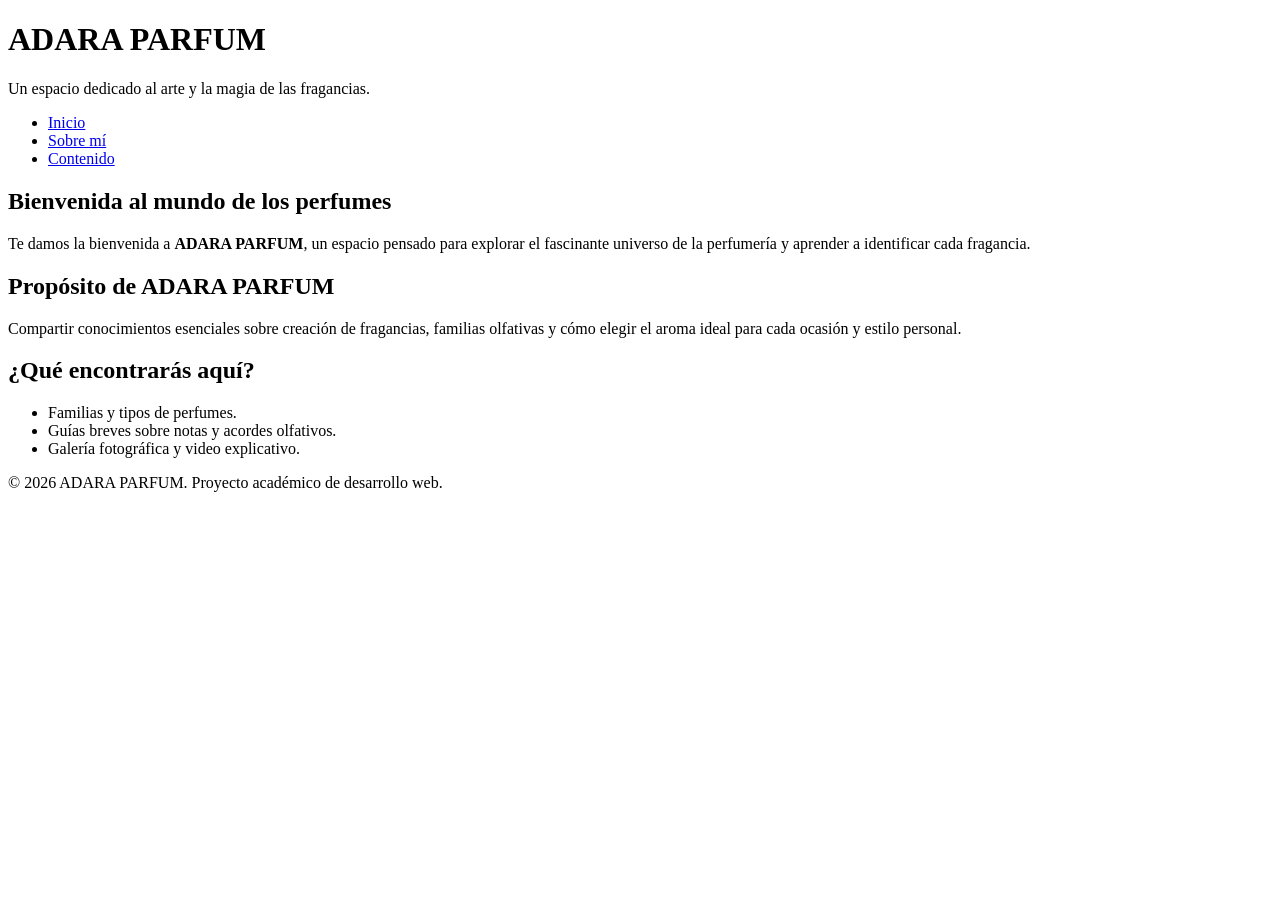
==== html/index.html @ 37535225 "agrego estilos" ====
<!DOCTYPE html>
<html lang="es">

<head>
    <meta charset="UTF-8">
    <meta name="viewport" content="width=device-width, initial-scale=1.0">
    <title>ADARA PARFUM | Inicio</title>
    <link rel="stylesheet" href="style.css">
</head>

<body>

    <header>
        <h1>ADARA PARFUM</h1>
        <p>Un espacio dedicado al arte y la magia de las fragancias.</p>
        <nav>
            <ul>
                <li><a href="index.html" class="activo">Inicio</a></li>
                <li><a href="sobre-mi.html">Sobre mí</a></li>
                <li><a href="contenido.html">Contenido</a></li>
            </ul>
        </nav>
    </header>

    <main>
        <section id="presentacion">
            <h2>Bienvenida al mundo de los perfumes</h2>
            <p>
                Te damos la bienvenida a <strong>ADARA PARFUM</strong>, un espacio pensado para explorar el fascinante
                universo de la perfumería y aprender a identificar cada fragancia.
            </p>
        </section>

        <section id="proposito">
            <h2>Propósito de ADARA PARFUM</h2>
            <p>
                Compartir conocimientos esenciales sobre creación de fragancias, familias olfativas y cómo elegir el
                aroma ideal para cada ocasión y estilo personal.
            </p>
        </section>

        <section id="oferta">
            <h2>¿Qué encontrarás aquí?</h2>
            <ul>
                <li>Familias y tipos de perfumes.</li>
                <li>Guías breves sobre notas y acordes olfativos.</li>
                <li>Galería fotográfica y video explicativo.</li>
            </ul>
        </section>
    </main>

    <footer>
        <p>&copy; 2026 ADARA PARFUM. Proyecto académico de desarrollo web.</p>
    </footer>

</body>

</html>
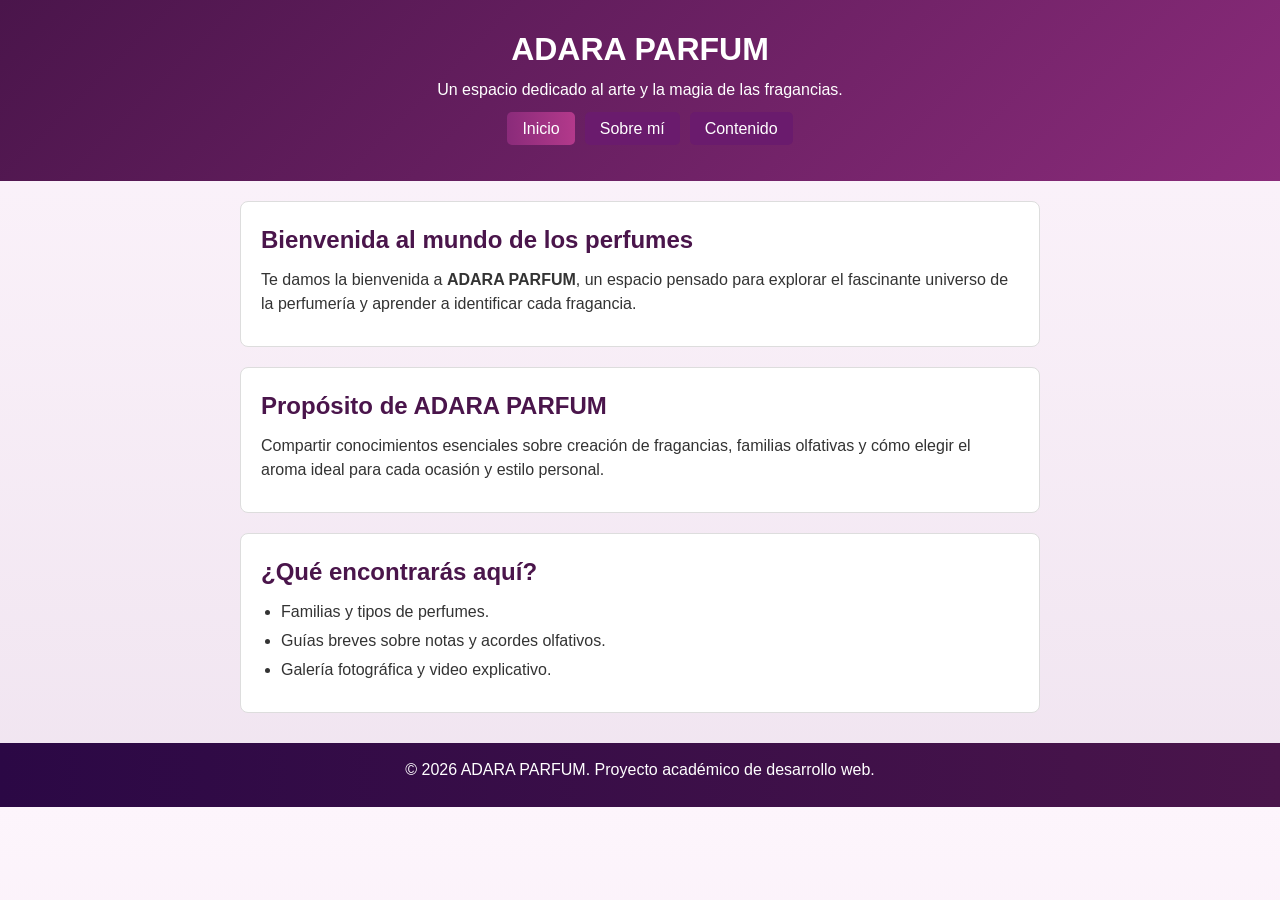
==== commit 0cd1f505: "gradientes" ====
--- a/html/index.html
+++ b/html/index.html
@@ -5,7 +5,7 @@
     <meta charset="UTF-8">
     <meta name="viewport" content="width=device-width, initial-scale=1.0">
     <title>ADARA PARFUM | Inicio</title>
-    <link rel="stylesheet" href="style.css">
+    <link rel="stylesheet" href="../style/style.css">
 </head>
 
 <body>
--- a/style/style.css
+++ b/style/style.css
@@ -0,0 +1,110 @@
+* {
+    margin: 0;
+    padding: 0;
+    box-sizing: border-box;
+}
+
+body {
+    font-family: Arial, sans-serif;
+    color: #333;
+    line-height: 1.5;
+    background: linear-gradient(#fdf5fc, #f0e4f0);
+}
+
+header {
+    background: linear-gradient(135deg, #4a154b, #8a2b7a);
+    color: white;
+    text-align: center;
+    padding: 25px;
+}
+
+header h1 {
+    font-size: 2rem;
+    margin-bottom: 5px;
+}
+
+nav ul {
+    list-style: none;
+    display: flex;
+    justify-content: center;
+    gap: 10px;
+    margin-top: 15px;
+}
+
+nav a {
+    color: white;
+    text-decoration: none;
+    background: #6a1b6d;
+    padding: 8px 15px;
+    border-radius: 5px;
+}
+
+nav a:hover,
+nav a.activo {
+    background: linear-gradient(to right, #8a2b7a, #b3398b);
+}
+
+main {
+    width: 85%;
+    max-width: 800px;
+    margin: 20px auto;
+}
+
+section {
+    background: white;
+    padding: 20px;
+    margin-bottom: 20px;
+    border-radius: 8px;
+    border: 1px solid #ddd;
+}
+
+h2 {
+    color: #4a154b;
+    margin-bottom: 10px;
+}
+
+p {
+    margin-bottom: 10px;
+}
+
+ul {
+    margin-left: 20px;
+    margin-bottom: 10px;
+}
+
+li {
+    margin-bottom: 5px;
+}
+
+.acceso-rapido {
+    text-align: center;
+    margin: 15px 0;
+}
+
+.btn-enlace {
+    color: white;
+    text-decoration: none;
+    background: linear-gradient(to right, #6a1b6d, #9c27b0);
+    padding: 8px 15px;
+    border-radius: 5px;
+    display: inline-block;
+}
+
+img,
+video {
+    max-width: 100%;
+    height: auto;
+    border-radius: 8px;
+}
+
+figure {
+    text-align: center;
+}
+
+footer {
+    background: linear-gradient(to right, #2b0845, #4a154b);
+    color: white;
+    text-align: center;
+    padding: 15px;
+    margin-top: 30px;
+}
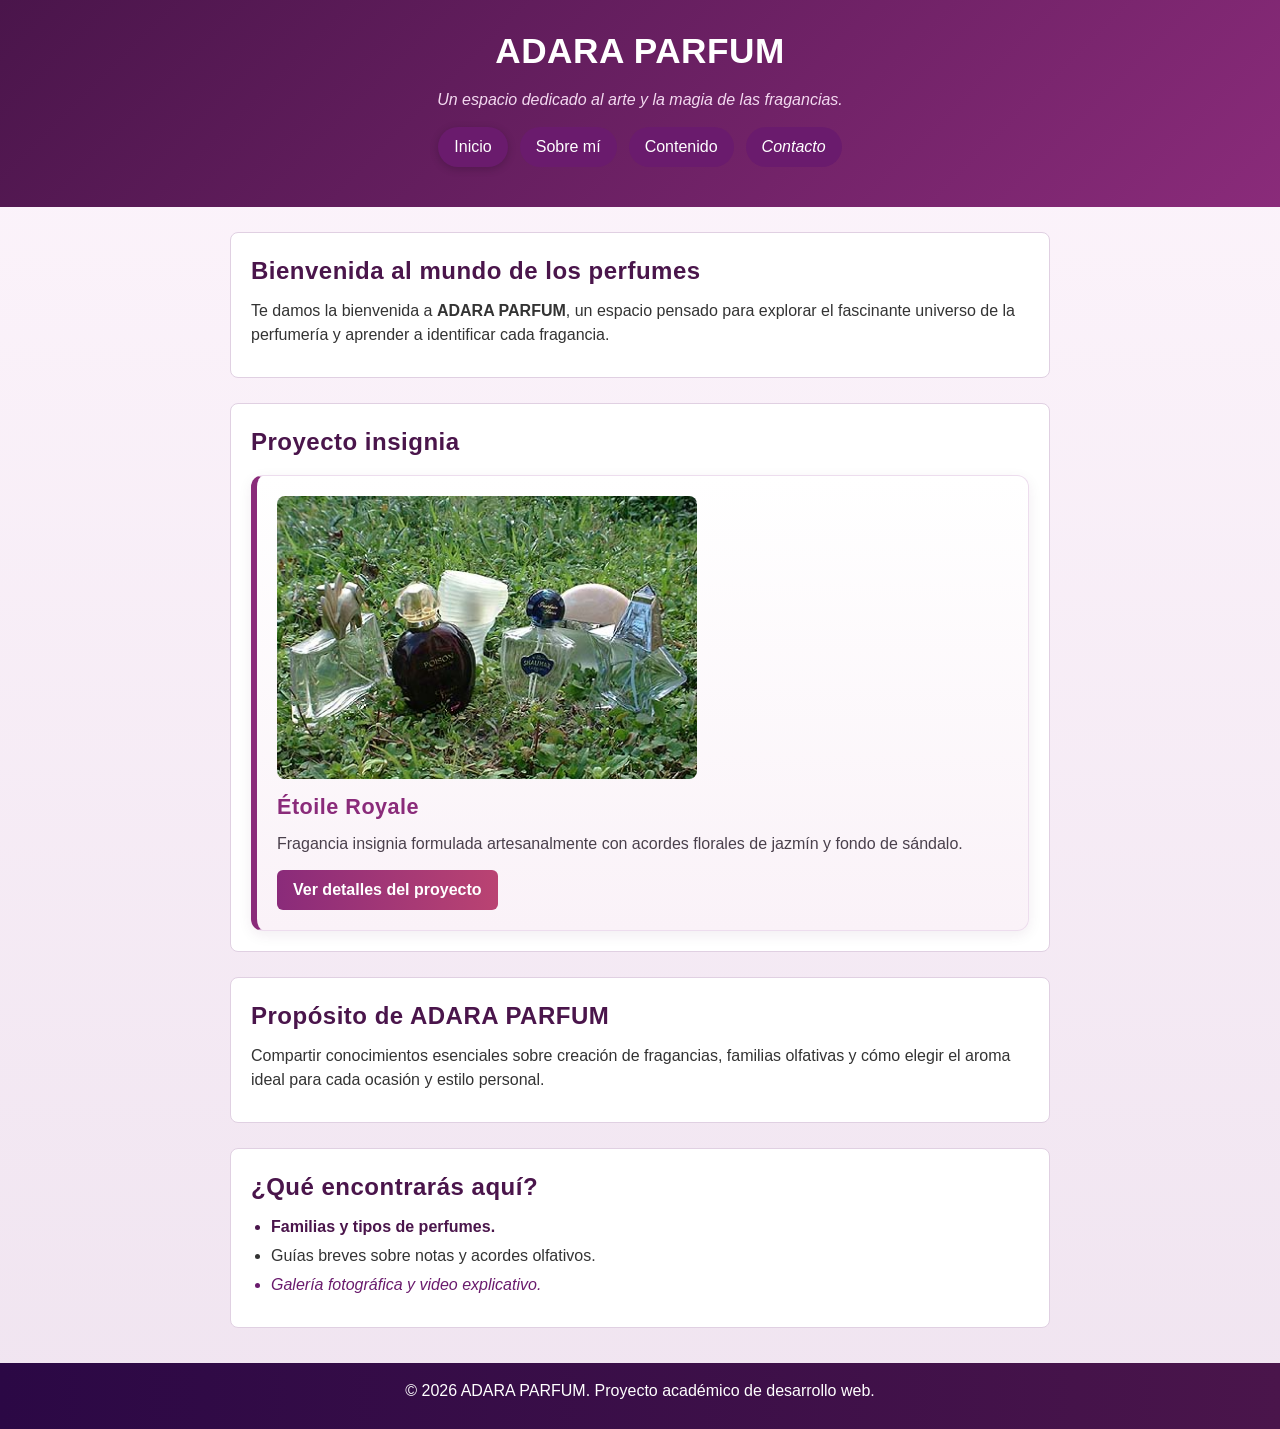
==== commit e7b4dbb2: "actividad" ====
--- a/html/index.html
+++ b/html/index.html
@@ -13,11 +13,12 @@
     <header>
         <h1>ADARA PARFUM</h1>
         <p>Un espacio dedicado al arte y la magia de las fragancias.</p>
-        <nav>
-            <ul>
-                <li><a href="index.html" class="activo">Inicio</a></li>
-                <li><a href="sobre-mi.html">Sobre mí</a></li>
-                <li><a href="contenido.html">Contenido</a></li>
+        <nav class="menu">
+            <ul class="menu__lista">
+                <li class="menu__item"><a href="index.html" class="menu__enlace menu__enlace--activo">Inicio</a></li>
+                <li class="menu__item"><a href="sobre-mi.html" class="menu__enlace">Sobre mí</a></li>
+                <li class="menu__item"><a href="contenido.html" class="menu__enlace">Contenido</a></li>
+                <li class="menu__item"><a href="contacto.html" class="menu__enlace">Contacto</a></li>
             </ul>
         </nav>
     </header>
@@ -29,6 +30,16 @@
                 Te damos la bienvenida a <strong>ADARA PARFUM</strong>, un espacio pensado para explorar el fascinante
                 universo de la perfumería y aprender a identificar cada fragancia.
             </p>
+        </section>
+
+        <section id="proyecto-destacado">
+            <h2>Proyecto insignia</h2>
+            <article class="tarjeta tarjeta--destacada">
+                <img src="../recursos/perfume.jpg" alt="Frasco de perfume Étoile Royale" class="tarjeta__imagen">
+                <h3 class="tarjeta__titulo tarjeta__titulo--resaltado">Étoile Royale</h3>
+                <p class="tarjeta__texto">Fragancia insignia formulada artesanalmente con acordes florales de jazmín y fondo de sándalo.</p>
+                <a href="contenido.html" class="tarjeta__enlace tarjeta__enlace--primario">Ver detalles del proyecto</a>
+            </article>
         </section>
 
         <section id="proposito">
@@ -55,4 +66,4 @@
 
 </body>
 
-</html>+</html>
--- a/style/style.css
+++ b/style/style.css
@@ -1,3 +1,6 @@
+/* ========================================================
+   1. RESET Y CONFIGURACIÓN BASE
+   ======================================================== */
 * {
     margin: 0;
     padding: 0;
@@ -6,105 +9,296 @@
 
 body {
     font-family: Arial, sans-serif;
-    color: #333;
+    color: #333333;
     line-height: 1.5;
     background: linear-gradient(#fdf5fc, #f0e4f0);
+    min-height: 100vh;
+}
+
+/* ========================================================
+   2. SELECTORES LÓGICOS Y TIPOGRAFÍA
+   ======================================================== */
+:is(h1, h2, h3) {
+    font-family: 'Segoe UI', Tahoma, Geneva, Verdana, sans-serif;
+    color: #4a154b;
+    letter-spacing: 0.5px;
+    margin-bottom: 10px;
+}
+
+p, ul {
+    margin-bottom: 10px;
+}
+
+ul {
+    margin-left: 20px;
+}
+
+li {
+    margin-bottom: 5px;
+}
+
+/* ========================================================
+   3. ENCABEZADO Y MENÚ (COMBINADOR Y MODIFICADOR)
+   ======================================================== */
+header, footer {
+    color: #ffffff;
+    text-align: center;
 }
 
 header {
     background: linear-gradient(135deg, #4a154b, #8a2b7a);
-    color: white;
-    text-align: center;
-    padding: 25px;
+    padding: 25px 15px;
 }
 
 header h1 {
-    font-size: 2rem;
-    margin-bottom: 5px;
-}
-
-nav ul {
+    font-size: 2.2rem;
+    color: #ffffff;
+}
+
+header p {
+    color: #f3d9f0;
+    font-style: italic;
+    margin-bottom: 15px;
+}
+
+.menu__lista {
     list-style: none;
     display: flex;
     justify-content: center;
-    gap: 10px;
-    margin-top: 15px;
-}
-
-nav a {
-    color: white;
+    gap: 12px;
+    flex-wrap: wrap;
+    margin-left: 0;
+}
+
+.menu__lista > .menu__item > .menu__enlace {
+    color: #ffffff;
     text-decoration: none;
     background: #6a1b6d;
-    padding: 8px 15px;
+    padding: 8px 16px;
+    border-radius: 20px;
+    display: inline-block;
+    font-weight: 500;
+}
+
+.menu__enlace--activo {
+    background: linear-gradient(to right, #8a2b7a, #ba4372);
+    box-shadow: 0 2px 8px rgba(0, 0, 0, 0.2);
+}
+
+/* ========================================================
+   4. ESTRUCTURA PRINCIPAL Y SECCIONES
+   ======================================================== */
+main {
+    width: 88%;
+    max-width: 820px;
+    margin: 25px auto;
+}
+
+section {
+    background: #ffffff;
+    padding: 20px;
+    border-radius: 8px;
+    border: 1px solid #e0d0e2;
+}
+
+section:not(:last-child) {
+    margin-bottom: 25px;
+}
+
+/* ========================================================
+   5. TARJETA DE PROYECTO (BEM - SELECTORES DE UNA SOLA CLASE)
+   ======================================================== */
+.tarjeta {
+    background: #ffffff;
+    border-radius: 12px;
+    border: 1px solid #edddee;
+    padding: 20px;
+    margin-top: 15px;
+    box-shadow: 0 4px 14px rgba(74, 21, 75, 0.08);
+}
+
+.tarjeta--destacada {
+    border-left: 6px solid #8a2b7a;
+    background: linear-gradient(180deg, #ffffff 0%, #faf2f8 100%);
+}
+
+.tarjeta__imagen {
+    width: 100%;
+    max-width: 420px;
+    height: auto;
+    border-radius: 8px;
+    display: block;
+    margin-bottom: 12px;
+}
+
+.tarjeta__titulo {
+    font-size: 1.35rem;
+    margin-bottom: 8px;
+}
+
+.tarjeta__titulo--resaltado {
+    color: #8a2b7a;
+}
+
+.tarjeta__texto {
+    color: #4a404c;
+    font-size: 1rem;
+    margin-bottom: 14px;
+}
+
+.tarjeta__enlace {
+    display: inline-block;
+    padding: 8px 16px;
+    border-radius: 6px;
+    text-decoration: none;
+    font-weight: 600;
+}
+
+.tarjeta__enlace--primario {
+    background: linear-gradient(to right, #8a2b7a, #ba4372);
+    color: #ffffff;
+}
+
+/* ========================================================
+   6. TABLA Y LISTA (PSEUDOCLASES DE ESTRUCTURA)
+   ======================================================== */
+.tabla-fragancias {
+    width: 100%;
+    border-collapse: collapse;
+    margin-top: 15px;
+}
+
+.tabla-fragancias th,
+.tabla-fragancias td {
+    padding: 10px 14px;
+    border: 1px solid #e4d3e6;
+    text-align: left;
+}
+
+.tabla-fragancias thead th {
+    background: linear-gradient(to right, #4a154b, #7d2a74);
+    color: #ffffff;
+}
+
+.tabla-fragancias tbody tr:nth-child(even) {
+    background-color: #faf0f8;
+}
+
+.tabla-fragancias tbody tr:nth-child(odd) {
+    background-color: #ffffff;
+}
+
+ul li:first-child {
+    font-weight: 600;
+    color: #4a154b;
+}
+
+ul li:last-child {
+    font-style: italic;
+    color: #6a1b6d;
+}
+
+/* ========================================================
+   7. ENLACES Y SELECTORES DE ATRIBUTOS
+   ======================================================== */
+a[href^="https"] {
+    color: #0b62a4;
+    text-decoration: underline dotted;
+    font-weight: 600;
+}
+
+a[href^="https"]::after {
+    content: " ↗";
+    font-size: 0.85em;
+}
+
+a[href$=".pdf"] {
+    color: #b52b27;
+    font-weight: bold;
+    text-decoration: none;
+    border-bottom: 2px solid #b52b27;
+}
+
+a[href$=".pdf"]::after {
+    content: " [PDF]";
+    font-size: 0.8em;
+}
+
+/* ========================================================
+   8. ESTADOS INTERACTIVOS (CURSOR, FOCO Y BOTÓN PRESIONADO)
+   ======================================================== */
+a, button {
+    cursor: pointer;
+}
+
+a:focus, button:focus {
+    outline: 2px dashed #ba4372;
+    outline-offset: 3px;
+}
+
+a:hover {
+    opacity: 0.85;
+}
+
+.menu__enlace:hover {
+    background: linear-gradient(to right, #8a2b7a, #b3398b);
+}
+
+button:active,
+.btn-enlace:active,
+.tarjeta__enlace:active {
+    transform: scale(0.97);
+    filter: brightness(0.85);
+}
+
+/* ========================================================
+   9. FORMULARIO, BOTONES GENERALES Y MULTIMEDIA
+   ======================================================== */
+.btn-enlace, button {
+    color: #ffffff;
+    text-decoration: none;
+    padding: 8px 16px;
     border-radius: 5px;
-}
-
-nav a:hover,
-nav a.activo {
-    background: linear-gradient(to right, #8a2b7a, #b3398b);
-}
-
-main {
-    width: 85%;
-    max-width: 800px;
-    margin: 20px auto;
-}
-
-section {
-    background: white;
-    padding: 20px;
-    margin-bottom: 20px;
-    border-radius: 8px;
-    border: 1px solid #ddd;
-}
-
-h2 {
-    color: #4a154b;
-    margin-bottom: 10px;
-}
-
-p {
-    margin-bottom: 10px;
-}
-
-ul {
-    margin-left: 20px;
-    margin-bottom: 10px;
-}
-
-li {
-    margin-bottom: 5px;
-}
-
-.acceso-rapido {
+    display: inline-block;
+    background: linear-gradient(to right, #6a1b6d, #9c27b0);
+    border: none;
+    font-size: 1rem;
+    font-family: inherit;
+}
+
+input {
+    width: 100%;
+    max-width: 400px;
+    padding: 8px;
+    margin-top: 5px;
+    border: 1px solid #cccccc;
+    border-radius: 4px;
+}
+
+#resultado {
+    border-left: 5px solid #8a2b7a;
+}
+
+.acceso-rapido, figure {
     text-align: center;
     margin: 15px 0;
 }
 
-.btn-enlace {
-    color: white;
-    text-decoration: none;
-    background: linear-gradient(to right, #6a1b6d, #9c27b0);
-    padding: 8px 15px;
-    border-radius: 5px;
-    display: inline-block;
-}
-
-img,
-video {
+img, video {
     max-width: 100%;
     height: auto;
     border-radius: 8px;
 }
 
-figure {
-    text-align: center;
+figcaption {
+    margin-top: 6px;
+    font-size: 0.9rem;
+    color: #666666;
+    font-style: italic;
 }
 
 footer {
     background: linear-gradient(to right, #2b0845, #4a154b);
-    color: white;
-    text-align: center;
-    padding: 15px;
-    margin-top: 30px;
-}
+    padding: 16px;
+    margin-top: 35px;
+}
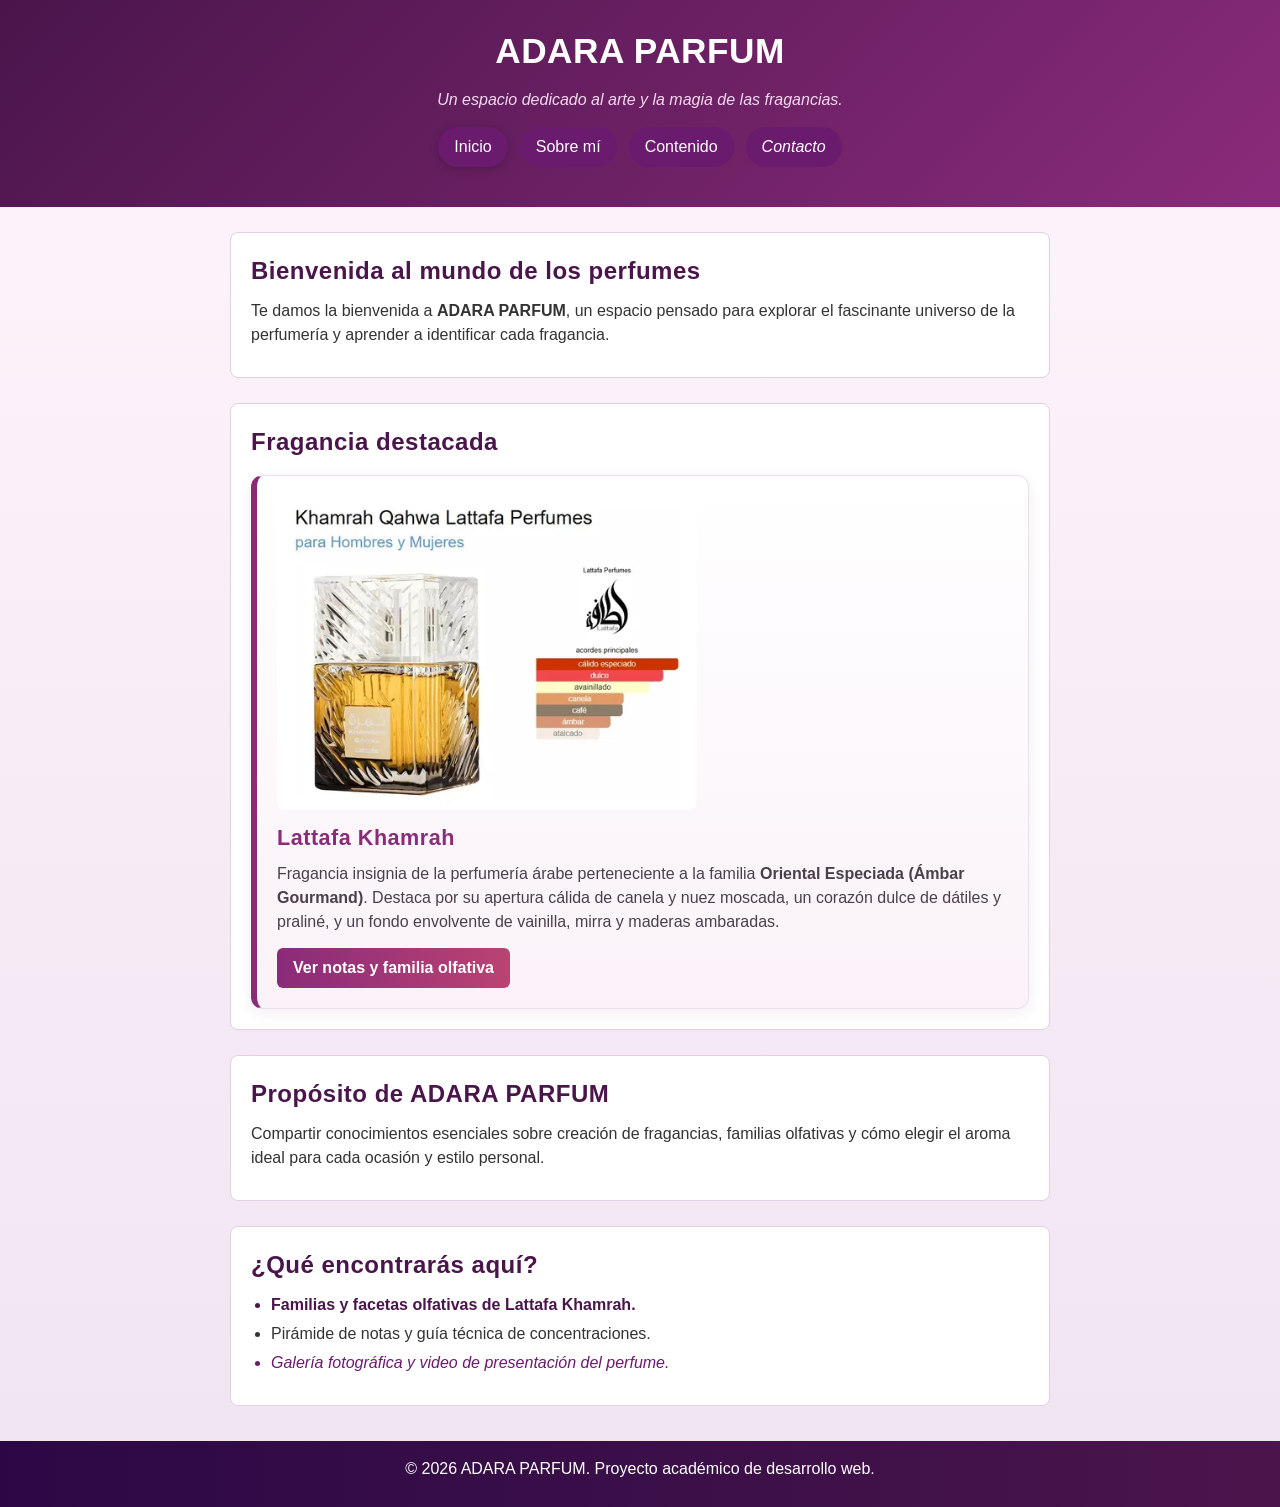
==== commit f6a61575: "qutio y añado cositas" ====
--- a/html/index.html
+++ b/html/index.html
@@ -33,12 +33,12 @@
         </section>
 
         <section id="proyecto-destacado">
-            <h2>Proyecto insignia</h2>
+            <h2>Fragancia destacada</h2>
             <article class="tarjeta tarjeta--destacada">
-                <img src="../recursos/perfume.jpg" alt="Frasco de perfume Étoile Royale" class="tarjeta__imagen">
-                <h3 class="tarjeta__titulo tarjeta__titulo--resaltado">Étoile Royale</h3>
-                <p class="tarjeta__texto">Fragancia insignia formulada artesanalmente con acordes florales de jazmín y fondo de sándalo.</p>
-                <a href="contenido.html" class="tarjeta__enlace tarjeta__enlace--primario">Ver detalles del proyecto</a>
+                <img src="../recursos/khamram.jpg" alt="Frasco de cristal del perfume Lattafa Khamrah" class="tarjeta__imagen">
+                <h3 class="tarjeta__titulo tarjeta__titulo--resaltado">Lattafa Khamrah</h3>
+                <p class="tarjeta__texto">Fragancia insignia de la perfumería árabe perteneciente a la familia <strong>Oriental Especiada (Ámbar Gourmand)</strong>. Destaca por su apertura cálida de canela y nuez moscada, un corazón dulce de dátiles y praliné, y un fondo envolvente de vainilla, mirra y maderas ambaradas.</p>
+                <a href="contenido.html" class="tarjeta__enlace tarjeta__enlace--primario">Ver notas y familia olfativa</a>
             </article>
         </section>
 
@@ -53,9 +53,9 @@
         <section id="oferta">
             <h2>¿Qué encontrarás aquí?</h2>
             <ul>
-                <li>Familias y tipos de perfumes.</li>
-                <li>Guías breves sobre notas y acordes olfativos.</li>
-                <li>Galería fotográfica y video explicativo.</li>
+                <li>Familias y facetas olfativas de Lattafa Khamrah.</li>
+                <li>Pirámide de notas y guía técnica de concentraciones.</li>
+                <li>Galería fotográfica y video de presentación del perfume.</li>
             </ul>
         </section>
     </main>
@@ -66,4 +66,4 @@
 
 </body>
 
-</html>
+</html>
--- a/style/style.css
+++ b/style/style.css
@@ -290,6 +290,15 @@
     border-radius: 8px;
 }
 
+iframe {
+    display: block;
+    margin: 0 auto;
+    max-width: 100%;
+    border-radius: 10px;
+    border: none;
+    box-shadow: 0 4px 15px rgba(74, 21, 75, 0.15);
+}
+
 figcaption {
     margin-top: 6px;
     font-size: 0.9rem;
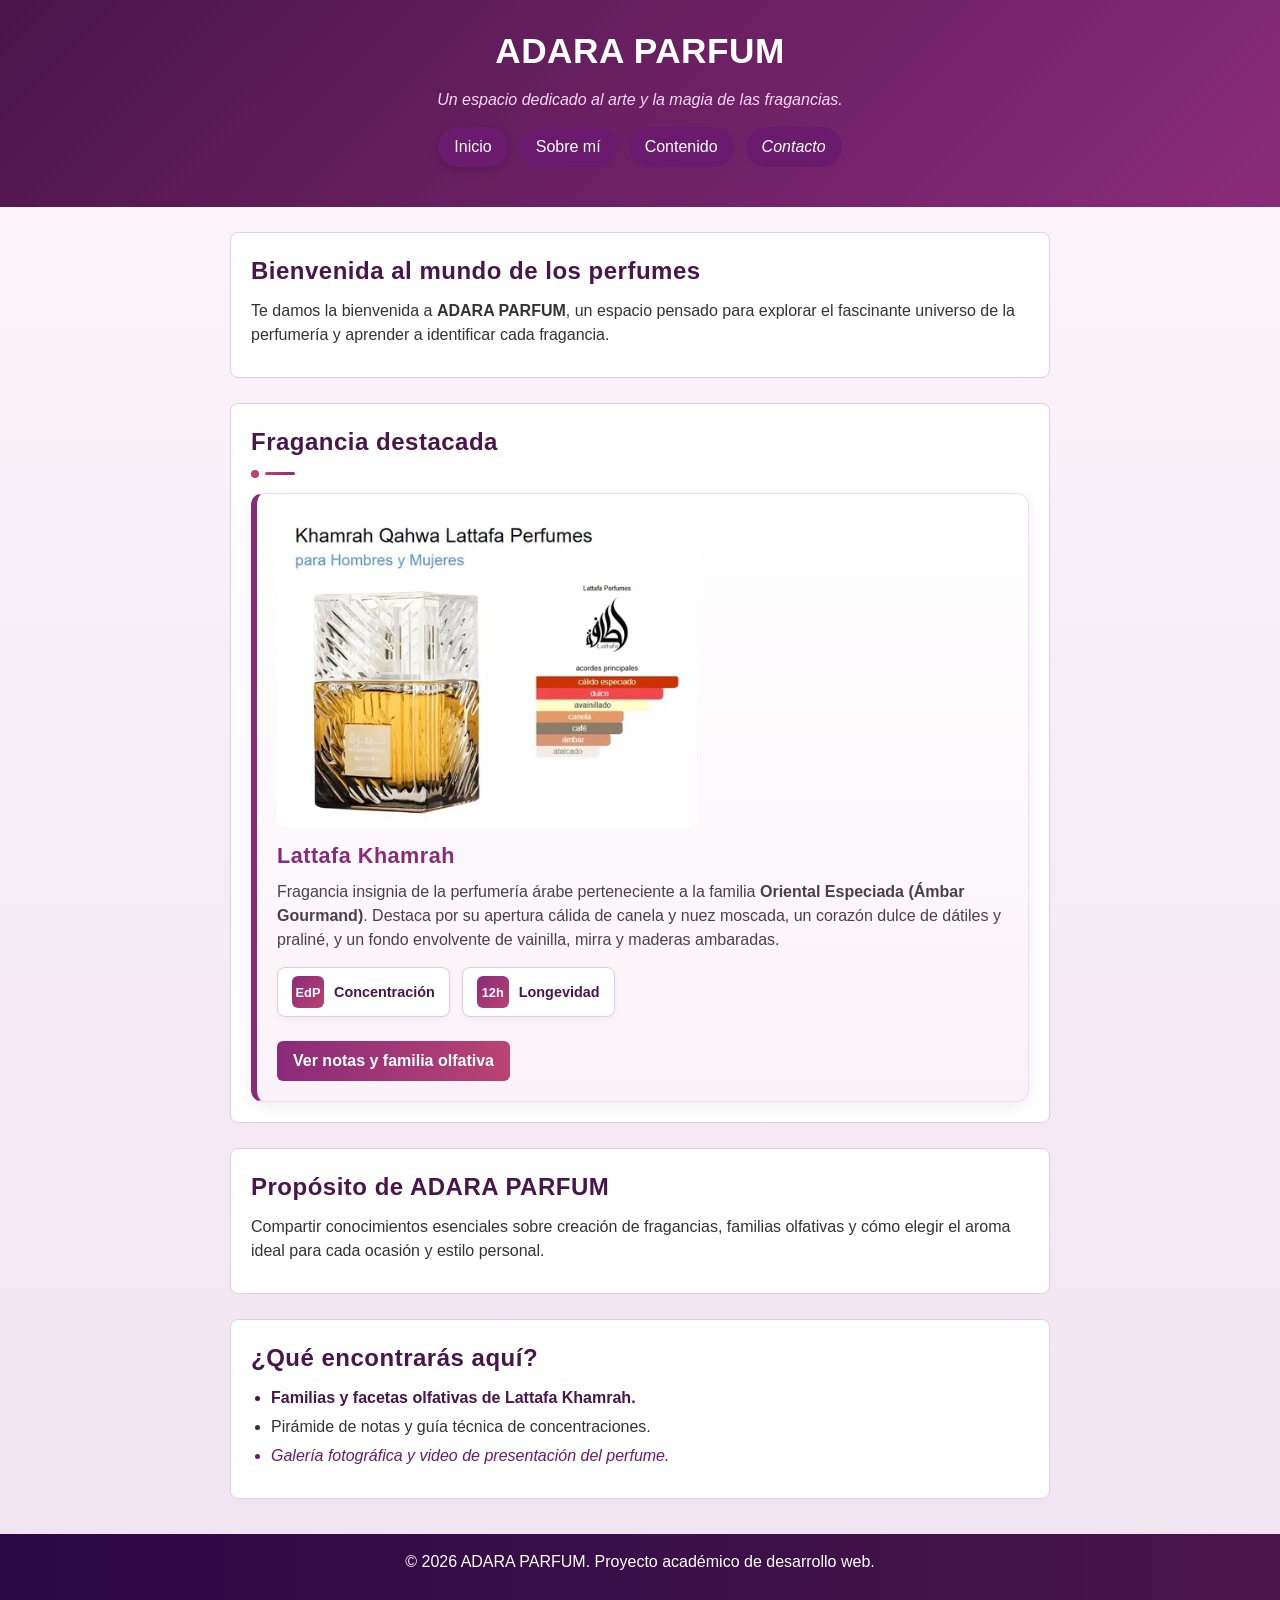
==== commit 23ed13a3: "arreglos" ====
--- a/html/index.html
+++ b/html/index.html
@@ -34,10 +34,25 @@
 
         <section id="proyecto-destacado">
             <h2>Fragancia destacada</h2>
+            <div class="detalle-decorativo">
+                <span class="punto-circulo"></span>
+                <span class="linea-cuadrada"></span>
+            </div>
             <article class="tarjeta tarjeta--destacada">
                 <img src="../recursos/khamram.jpg" alt="Frasco de cristal del perfume Lattafa Khamrah" class="tarjeta__imagen">
                 <h3 class="tarjeta__titulo tarjeta__titulo--resaltado">Lattafa Khamrah</h3>
                 <p class="tarjeta__texto">Fragancia insignia de la perfumería árabe perteneciente a la familia <strong>Oriental Especiada (Ámbar Gourmand)</strong>. Destaca por su apertura cálida de canela y nuez moscada, un corazón dulce de dátiles y praliné, y un fondo envolvente de vainilla, mirra y maderas ambaradas.</p>
+                <div class="badges-contenedor">
+                    <div class="tarjeta-metrica">
+                        <span class="figura-cuadrado">EdP</span>
+                        <span class="tarjeta-metrica__etiqueta">Concentración</span>
+                    </div>
+                    <div class="tarjeta-metrica">
+                        <span class="figura-cuadrado">12h</span>
+                        <span class="tarjeta-metrica__etiqueta">Longevidad</span>
+                    </div>
+                </div>
+                <br>
                 <a href="contenido.html" class="tarjeta__enlace tarjeta__enlace--primario">Ver notas y familia olfativa</a>
             </article>
         </section>
--- a/style/style.css
+++ b/style/style.css
@@ -311,3 +311,134 @@
     padding: 16px;
     margin-top: 35px;
 }
+
+/* ========================================================
+   10. ELEMENTOS GEOMÉTRICOS Y DECORATIVOS (CÍRCULOS Y CUADRADOS)
+   ======================================================== */
+.perfil-contenedor {
+    display: flex;
+    align-items: center;
+    gap: 20px;
+    flex-wrap: wrap;
+}
+
+.perfil-texto {
+    flex: 1;
+    min-width: 240px;
+}
+
+.figura-circulo {
+    width: 65px;
+    height: 65px;
+    border-radius: 50%;
+    background: linear-gradient(135deg, #4a154b, #8a2b7a);
+    display: flex;
+    align-items: center;
+    justify-content: center;
+    color: #ffffff;
+    font-weight: bold;
+    font-size: 1.4rem;
+    box-shadow: 0 4px 12px rgba(74, 21, 75, 0.2);
+    border: 2px solid #ba4372;
+    flex-shrink: 0;
+}
+
+.figura-circulo--icono {
+    width: 48px;
+    height: 48px;
+    font-size: 1.25rem;
+    margin: 0 auto 10px;
+}
+
+.cuadricula-geometrica {
+    display: grid;
+    grid-template-columns: repeat(auto-fit, minmax(200px, 1fr));
+    gap: 15px;
+    margin-top: 15px;
+}
+
+.caja-cuadrada {
+    background: linear-gradient(180deg, #ffffff 0%, #faf3f9 100%);
+    border: 1px solid #edddee;
+    border-radius: 10px;
+    padding: 20px 15px;
+    text-align: center;
+    box-shadow: 0 3px 10px rgba(74, 21, 75, 0.05);
+    transition: transform 0.2s ease, box-shadow 0.2s ease;
+}
+
+.caja-cuadrada:hover {
+    transform: translateY(-3px);
+    box-shadow: 0 6px 15px rgba(74, 21, 75, 0.12);
+}
+
+.caja-cuadrada__titulo {
+    font-size: 1.1rem;
+    color: #4a154b;
+    margin-bottom: 6px;
+}
+
+.caja-cuadrada__texto {
+    font-size: 0.9rem;
+    color: #555555;
+    margin-bottom: 0;
+}
+
+.badges-contenedor {
+    display: flex;
+    gap: 12px;
+    flex-wrap: wrap;
+    margin-top: 15px;
+}
+
+.tarjeta-metrica {
+    display: flex;
+    align-items: center;
+    gap: 10px;
+    background: #ffffff;
+    border: 1px solid #e0cde2;
+    border-radius: 8px;
+    padding: 8px 14px;
+    box-shadow: 0 2px 6px rgba(74, 21, 75, 0.04);
+}
+
+.figura-cuadrado {
+    width: 32px;
+    height: 32px;
+    border-radius: 6px;
+    background: linear-gradient(135deg, #8a2b7a, #ba4372);
+    color: #ffffff;
+    display: flex;
+    align-items: center;
+    justify-content: center;
+    font-size: 0.8rem;
+    font-weight: bold;
+    flex-shrink: 0;
+}
+
+.tarjeta-metrica__etiqueta {
+    font-size: 0.9rem;
+    font-weight: 600;
+    color: #4a154b;
+}
+
+.detalle-decorativo {
+    display: flex;
+    align-items: center;
+    gap: 6px;
+    margin: 8px 0 15px;
+}
+
+.punto-circulo {
+    width: 8px;
+    height: 8px;
+    border-radius: 50%;
+    background-color: #ba4372;
+}
+
+.linea-cuadrada {
+    width: 30px;
+    height: 3px;
+    background: linear-gradient(to right, #ba4372, #8a2b7a);
+    border-radius: 2px;
+}
